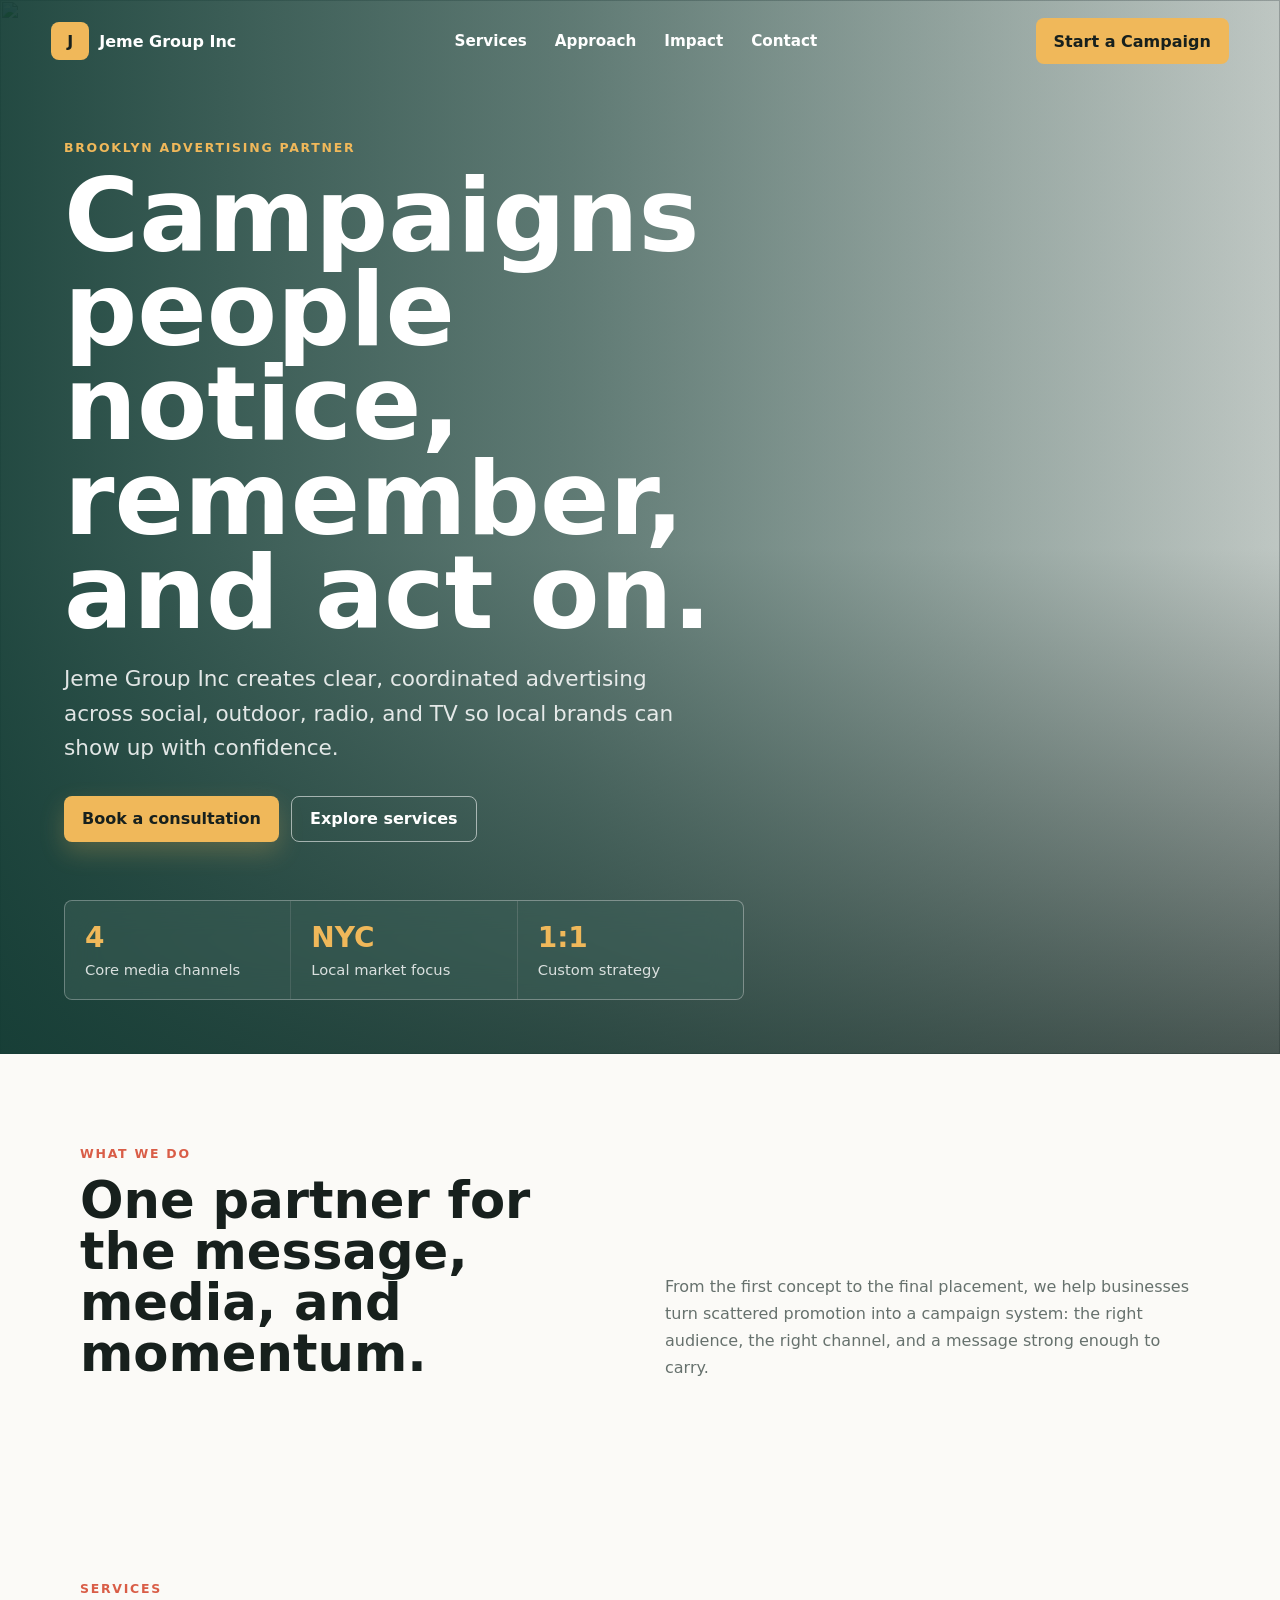
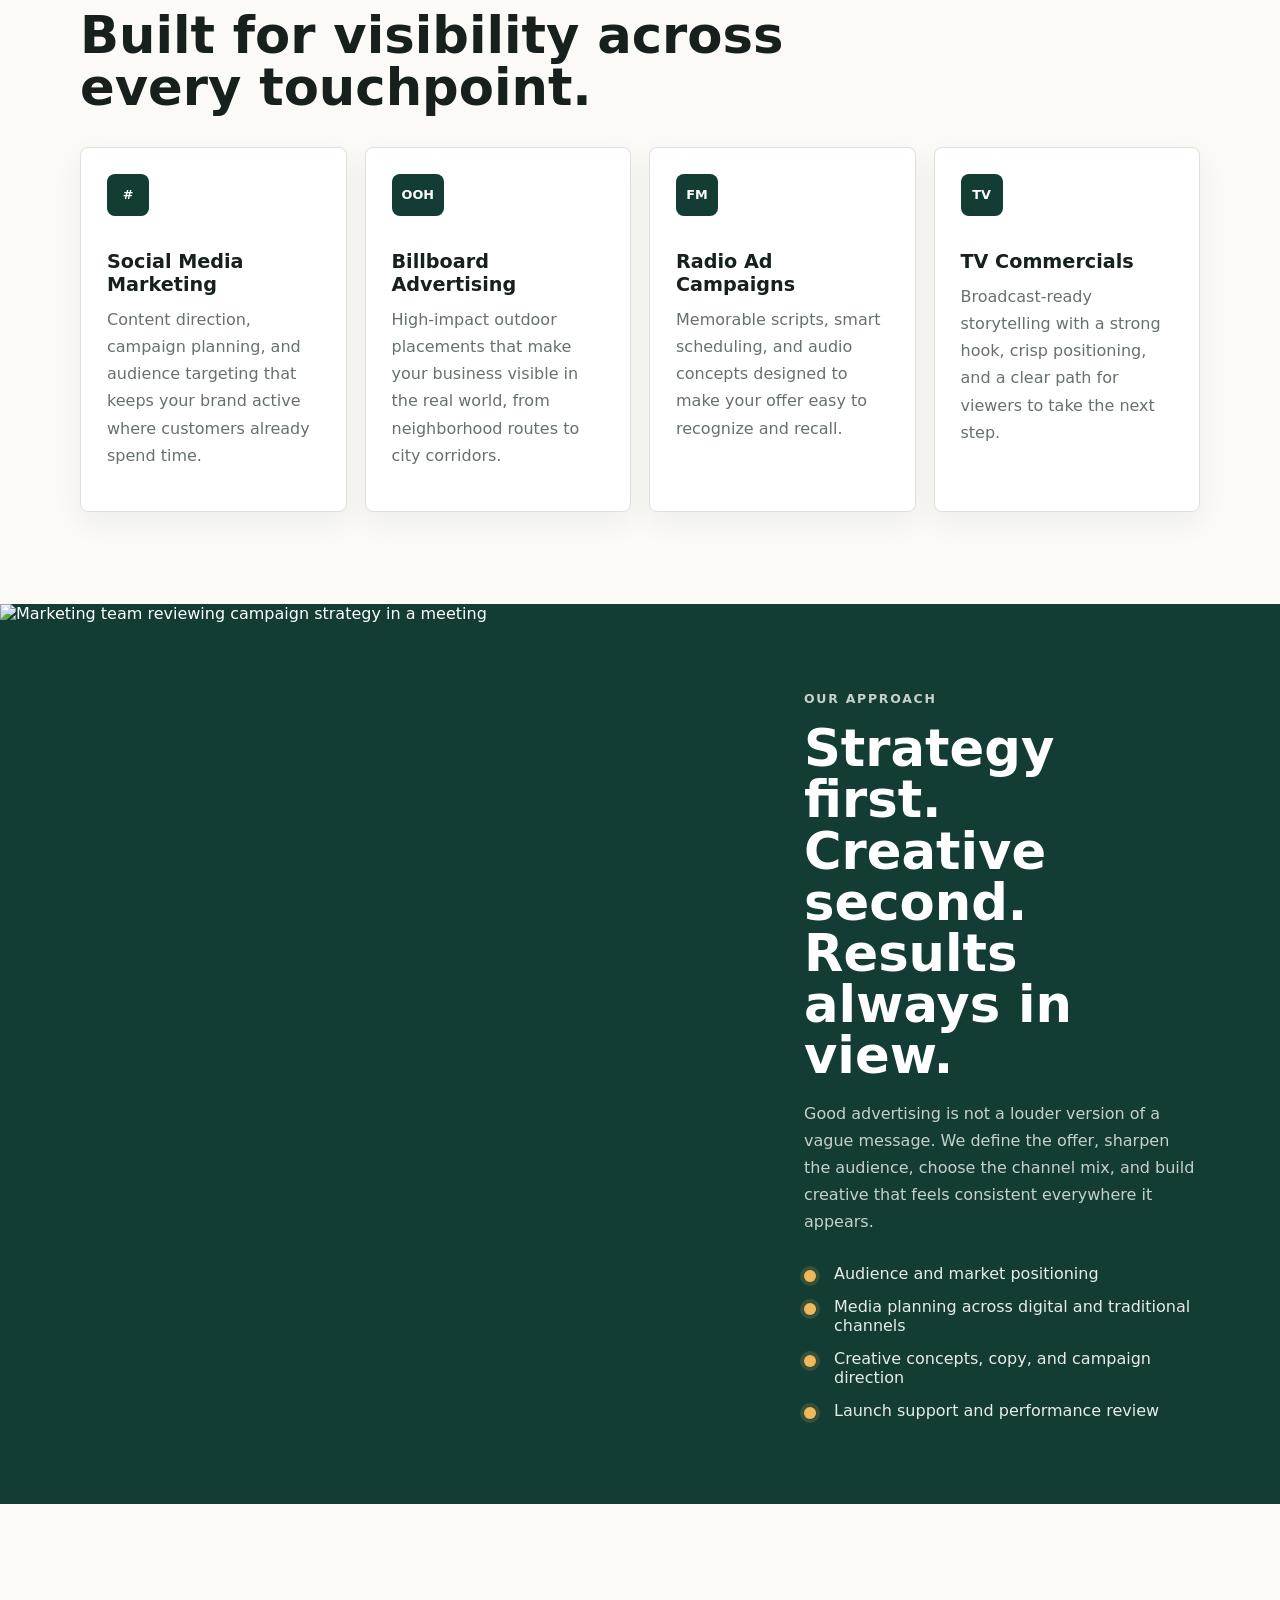
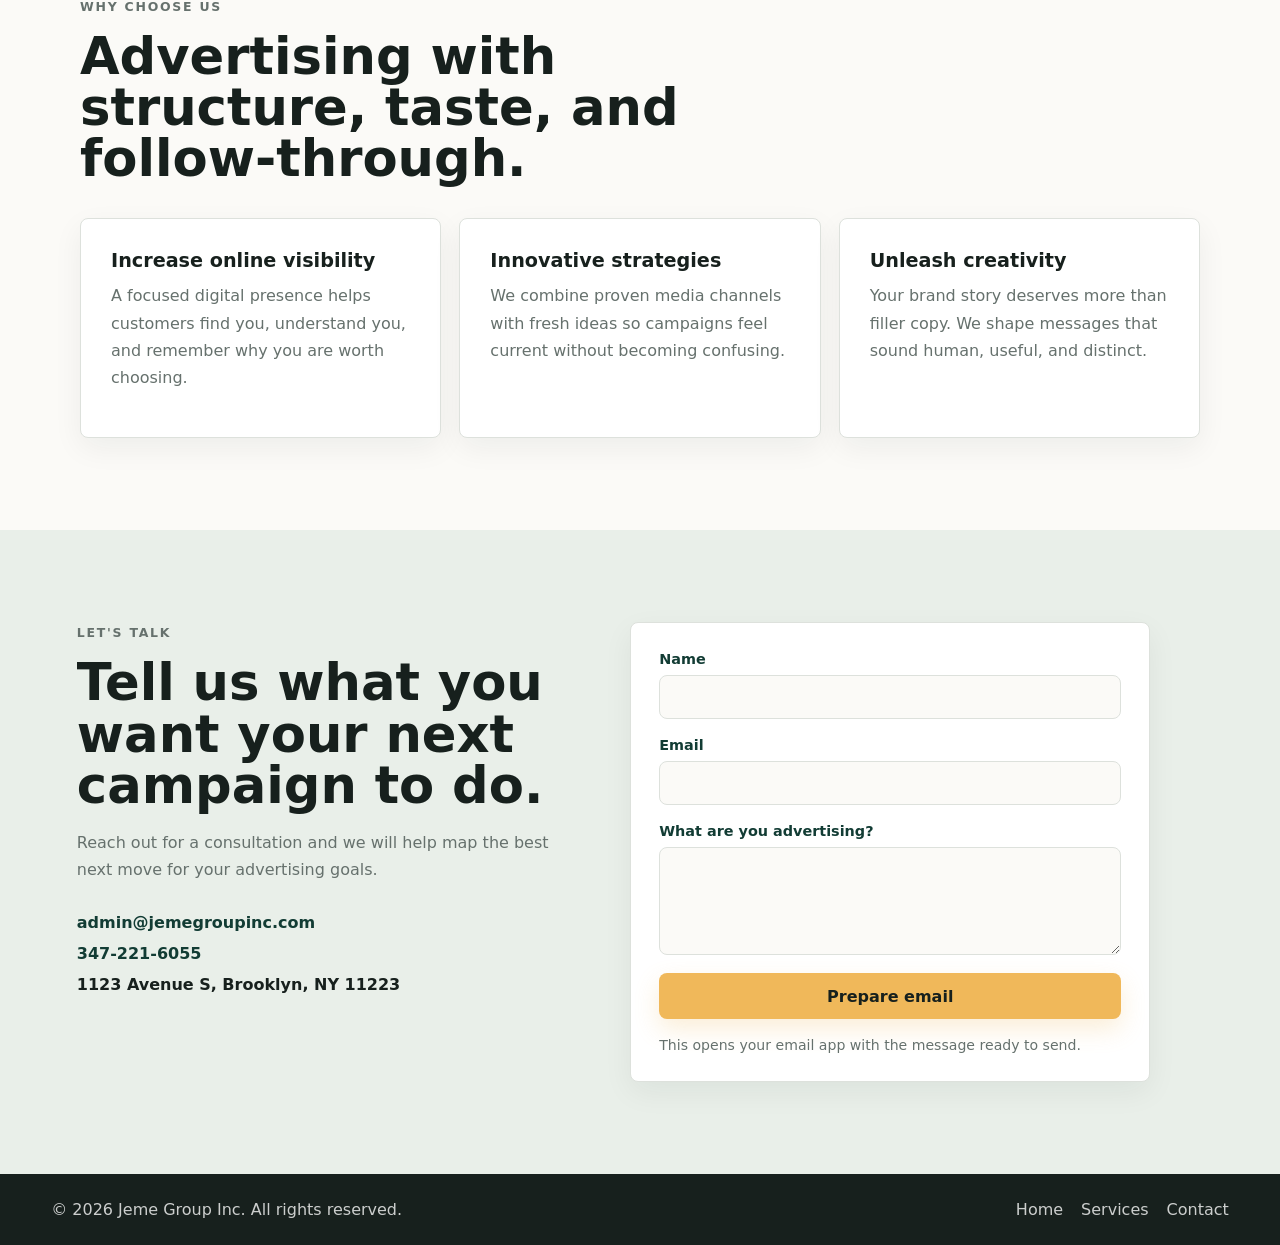
==== index.html @ e13e43c9 "Publish Jeme Group website" ====
<!doctype html>
<html lang="en">
  <head>
    <meta charset="utf-8">
    <meta name="viewport" content="width=device-width, initial-scale=1">
    <meta name="description" content="Jeme Group Inc helps brands grow with social media marketing, billboard advertising, radio campaigns, TV commercials, and strategic creative.">
    <title>Jeme Group Inc | Advertising That Gets Seen</title>
    <link rel="preconnect" href="https://images.unsplash.com">
    <link rel="stylesheet" href="styles.css">
  </head>
  <body>
    <header class="site-header" data-header>
      <a class="brand" href="#home" aria-label="Jeme Group Inc home">
        <span class="brand-mark">J</span>
        <span>Jeme Group Inc</span>
      </a>
      <button class="nav-toggle" type="button" aria-expanded="false" aria-controls="site-nav" data-nav-toggle>
        <span></span>
        <span></span>
        <span></span>
        <span class="sr-only">Menu</span>
      </button>
      <nav class="site-nav" id="site-nav" data-nav>
        <a href="#services">Services</a>
        <a href="#approach">Approach</a>
        <a href="#work">Impact</a>
        <a href="#contact">Contact</a>
      </nav>
      <a class="header-cta" href="mailto:admin@jemegroupinc.com">Start a Campaign</a>
    </header>

    <main id="home">
      <section class="hero">
        <div class="hero-media" aria-hidden="true">
          <img src="https://images.unsplash.com/photo-1557804506-669a67965ba0?auto=format&fit=crop&w=1600&q=80" alt="">
        </div>
        <div class="hero-overlay"></div>
        <div class="hero-content">
          <p class="eyebrow">Brooklyn advertising partner</p>
          <h1>Campaigns people notice, remember, and act on.</h1>
          <p class="hero-copy">Jeme Group Inc creates clear, coordinated advertising across social, outdoor, radio, and TV so local brands can show up with confidence.</p>
          <div class="hero-actions">
            <a class="button button-primary" href="#contact">Book a consultation</a>
            <a class="button button-secondary" href="#services">Explore services</a>
          </div>
        </div>
        <aside class="hero-panel" aria-label="Campaign highlights">
          <div>
            <strong>4</strong>
            <span>Core media channels</span>
          </div>
          <div>
            <strong>NYC</strong>
            <span>Local market focus</span>
          </div>
          <div>
            <strong>1:1</strong>
            <span>Custom strategy</span>
          </div>
        </aside>
      </section>

      <section class="intro section-wrap">
        <div>
          <p class="eyebrow">What we do</p>
          <h2>One partner for the message, media, and momentum.</h2>
        </div>
        <p>From the first concept to the final placement, we help businesses turn scattered promotion into a campaign system: the right audience, the right channel, and a message strong enough to carry.</p>
      </section>

      <section class="services section-wrap" id="services" aria-labelledby="services-title">
        <div class="section-heading">
          <p class="eyebrow">Services</p>
          <h2 id="services-title">Built for visibility across every touchpoint.</h2>
        </div>
        <div class="service-grid">
          <article class="service-card">
            <span class="icon">#</span>
            <h3>Social Media Marketing</h3>
            <p>Content direction, campaign planning, and audience targeting that keeps your brand active where customers already spend time.</p>
          </article>
          <article class="service-card">
            <span class="icon">OOH</span>
            <h3>Billboard Advertising</h3>
            <p>High-impact outdoor placements that make your business visible in the real world, from neighborhood routes to city corridors.</p>
          </article>
          <article class="service-card">
            <span class="icon">FM</span>
            <h3>Radio Ad Campaigns</h3>
            <p>Memorable scripts, smart scheduling, and audio concepts designed to make your offer easy to recognize and recall.</p>
          </article>
          <article class="service-card">
            <span class="icon">TV</span>
            <h3>TV Commercials</h3>
            <p>Broadcast-ready storytelling with a strong hook, crisp positioning, and a clear path for viewers to take the next step.</p>
          </article>
        </div>
      </section>

      <section class="feature-band" id="approach">
        <div class="feature-image">
          <img src="https://images.unsplash.com/photo-1542744173-8e7e53415bb0?auto=format&fit=crop&w=1200&q=80" alt="Marketing team reviewing campaign strategy in a meeting">
        </div>
        <div class="feature-copy">
          <p class="eyebrow">Our approach</p>
          <h2>Strategy first. Creative second. Results always in view.</h2>
          <p>Good advertising is not a louder version of a vague message. We define the offer, sharpen the audience, choose the channel mix, and build creative that feels consistent everywhere it appears.</p>
          <ul class="check-list">
            <li>Audience and market positioning</li>
            <li>Media planning across digital and traditional channels</li>
            <li>Creative concepts, copy, and campaign direction</li>
            <li>Launch support and performance review</li>
          </ul>
        </div>
      </section>

      <section class="impact section-wrap" id="work" aria-labelledby="impact-title">
        <div class="section-heading">
          <p class="eyebrow">Why choose us</p>
          <h2 id="impact-title">Advertising with structure, taste, and follow-through.</h2>
        </div>
        <div class="impact-grid">
          <article>
            <h3>Increase online visibility</h3>
            <p>A focused digital presence helps customers find you, understand you, and remember why you are worth choosing.</p>
          </article>
          <article>
            <h3>Innovative strategies</h3>
            <p>We combine proven media channels with fresh ideas so campaigns feel current without becoming confusing.</p>
          </article>
          <article>
            <h3>Unleash creativity</h3>
            <p>Your brand story deserves more than filler copy. We shape messages that sound human, useful, and distinct.</p>
          </article>
        </div>
      </section>

      <section class="contact-band" id="contact">
        <div class="contact-copy">
          <p class="eyebrow">Let's talk</p>
          <h2>Tell us what you want your next campaign to do.</h2>
          <p>Reach out for a consultation and we will help map the best next move for your advertising goals.</p>
          <address>
            <a href="mailto:admin@jemegroupinc.com">admin@jemegroupinc.com</a>
            <a href="tel:+13472216055">347-221-6055</a>
            <span>1123 Avenue S, Brooklyn, NY 11223</span>
          </address>
        </div>
        <form class="contact-form" data-contact-form>
          <label>
            Name
            <input name="name" type="text" autocomplete="name" required>
          </label>
          <label>
            Email
            <input name="email" type="email" autocomplete="email" required>
          </label>
          <label>
            What are you advertising?
            <textarea name="message" rows="5" required></textarea>
          </label>
          <button class="button button-primary" type="submit">Prepare email</button>
          <p class="form-note" data-form-note>This opens your email app with the message ready to send.</p>
        </form>
      </section>
    </main>

    <footer class="site-footer">
      <p>© <span data-year></span> Jeme Group Inc. All rights reserved.</p>
      <div>
        <a href="#home">Home</a>
        <a href="#services">Services</a>
        <a href="#contact">Contact</a>
      </div>
    </footer>

    <script src="script.js"></script>
  </body>
</html>
---- styles.css ----
:root {
  color-scheme: light;
  --ink: #17201d;
  --muted: #66716d;
  --paper: #fbfaf7;
  --white: #ffffff;
  --line: #dde1dc;
  --forest: #123c34;
  --leaf: #2f7d63;
  --gold: #f0b85a;
  --coral: #d95d47;
  --shadow: 0 18px 48px rgba(18, 60, 52, 0.16);
}

* {
  box-sizing: border-box;
}

html {
  scroll-behavior: smooth;
}

body {
  margin: 0;
  font-family: Inter, ui-sans-serif, system-ui, -apple-system, BlinkMacSystemFont, "Segoe UI", sans-serif;
  color: var(--ink);
  background: var(--paper);
}

img {
  display: block;
  max-width: 100%;
}

a {
  color: inherit;
  text-decoration: none;
}

.sr-only {
  position: absolute;
  width: 1px;
  height: 1px;
  padding: 0;
  margin: -1px;
  overflow: hidden;
  clip: rect(0, 0, 0, 0);
  white-space: nowrap;
  border: 0;
}

.site-header {
  position: fixed;
  z-index: 20;
  top: 0;
  left: 0;
  right: 0;
  display: grid;
  grid-template-columns: auto 1fr auto;
  align-items: center;
  gap: 24px;
  padding: 18px clamp(20px, 4vw, 56px);
  color: var(--white);
  transition: background 180ms ease, box-shadow 180ms ease, color 180ms ease;
}

.site-header.is-scrolled {
  color: var(--ink);
  background: rgba(251, 250, 247, 0.94);
  box-shadow: 0 1px 20px rgba(23, 32, 29, 0.08);
  backdrop-filter: blur(14px);
}

.brand {
  display: inline-flex;
  align-items: center;
  gap: 10px;
  font-weight: 800;
  letter-spacing: 0;
}

.brand-mark {
  display: grid;
  place-items: center;
  width: 38px;
  height: 38px;
  border-radius: 8px;
  color: var(--ink);
  background: var(--gold);
}

.site-nav {
  justify-self: center;
  display: flex;
  align-items: center;
  gap: 28px;
  font-size: 0.95rem;
  font-weight: 700;
}

.site-nav a,
.site-footer a {
  transition: color 160ms ease;
}

.site-nav a:hover,
.site-footer a:hover {
  color: var(--gold);
}

.header-cta,
.button {
  display: inline-flex;
  align-items: center;
  justify-content: center;
  min-height: 46px;
  border: 0;
  border-radius: 8px;
  padding: 0 18px;
  font: inherit;
  font-weight: 800;
  cursor: pointer;
}

.header-cta {
  color: var(--ink);
  background: var(--gold);
}

.button-primary {
  color: var(--ink);
  background: var(--gold);
  box-shadow: 0 10px 24px rgba(240, 184, 90, 0.24);
}

.button-secondary {
  color: var(--white);
  border: 1px solid rgba(255, 255, 255, 0.56);
}

.nav-toggle {
  display: none;
  justify-self: end;
  width: 44px;
  height: 44px;
  border: 1px solid currentColor;
  border-radius: 8px;
  color: inherit;
  background: transparent;
}

.nav-toggle span:not(.sr-only) {
  display: block;
  width: 18px;
  height: 2px;
  margin: 4px auto;
  background: currentColor;
}

.hero {
  position: relative;
  min-height: 92vh;
  display: grid;
  align-items: end;
  padding: 140px clamp(20px, 5vw, 72px) 54px;
  overflow: hidden;
  color: var(--white);
}

.hero-media,
.hero-overlay {
  position: absolute;
  inset: 0;
}

.hero-media img {
  width: 100%;
  height: 100%;
  object-fit: cover;
}

.hero-overlay {
  background:
    linear-gradient(90deg, rgba(18, 60, 52, 0.92), rgba(18, 60, 52, 0.64) 45%, rgba(18, 60, 52, 0.2)),
    linear-gradient(0deg, rgba(23, 32, 29, 0.72), rgba(23, 32, 29, 0.08) 48%);
}

.hero-content {
  position: relative;
  z-index: 1;
  max-width: 780px;
}

.eyebrow {
  margin: 0 0 14px;
  color: var(--coral);
  font-size: 0.78rem;
  font-weight: 900;
  letter-spacing: 0.14em;
  text-transform: uppercase;
}

.hero .eyebrow {
  color: var(--gold);
}

h1,
h2,
h3,
p {
  margin-top: 0;
}

h1 {
  max-width: 820px;
  margin-bottom: 22px;
  font-size: clamp(3rem, 8vw, 6.9rem);
  line-height: 0.92;
  letter-spacing: 0;
}

h2 {
  margin-bottom: 18px;
  font-size: clamp(2rem, 4vw, 4.1rem);
  line-height: 1;
  letter-spacing: 0;
}

h3 {
  margin-bottom: 10px;
  font-size: 1.2rem;
}

.hero-copy {
  max-width: 650px;
  color: rgba(255, 255, 255, 0.86);
  font-size: clamp(1.05rem, 2vw, 1.35rem);
  line-height: 1.6;
}

.hero-actions {
  display: flex;
  flex-wrap: wrap;
  gap: 12px;
  margin-top: 30px;
}

.hero-panel {
  position: relative;
  z-index: 1;
  display: grid;
  grid-template-columns: repeat(3, 1fr);
  gap: 1px;
  max-width: 680px;
  margin-top: 58px;
  overflow: hidden;
  border: 1px solid rgba(255, 255, 255, 0.22);
  border-radius: 8px;
  background: rgba(255, 255, 255, 0.16);
  backdrop-filter: blur(16px);
}

.hero-panel div {
  padding: 20px;
  background: rgba(18, 60, 52, 0.42);
}

.hero-panel strong {
  display: block;
  margin-bottom: 6px;
  color: var(--gold);
  font-size: 1.75rem;
}

.hero-panel span {
  color: rgba(255, 255, 255, 0.82);
  font-size: 0.92rem;
}

.section-wrap {
  width: min(1120px, calc(100% - 40px));
  margin: 0 auto;
  padding: 92px 0;
}

.intro {
  display: grid;
  grid-template-columns: 0.95fr 1fr;
  gap: clamp(28px, 6vw, 86px);
  align-items: end;
}

.intro p:last-child,
.feature-copy p,
.contact-copy p,
.impact p,
.service-card p {
  color: var(--muted);
  line-height: 1.7;
}

.section-heading {
  max-width: 760px;
  margin-bottom: 34px;
}

.service-grid,
.impact-grid {
  display: grid;
  grid-template-columns: repeat(4, 1fr);
  gap: 18px;
}

.service-card,
.impact-grid article,
.contact-form {
  border: 1px solid var(--line);
  border-radius: 8px;
  background: var(--white);
  box-shadow: 0 10px 30px rgba(23, 32, 29, 0.06);
}

.service-card {
  min-height: 280px;
  padding: 26px;
}

.icon {
  display: inline-grid;
  place-items: center;
  min-width: 42px;
  height: 42px;
  margin-bottom: 34px;
  border-radius: 8px;
  padding: 0 10px;
  color: var(--white);
  background: var(--forest);
  font-size: 0.8rem;
  font-weight: 900;
}

.feature-band {
  display: grid;
  grid-template-columns: minmax(0, 1fr) minmax(340px, 560px);
  align-items: stretch;
  background: var(--forest);
  color: var(--white);
}

.feature-image {
  min-height: 560px;
}

.feature-image img {
  width: 100%;
  height: 100%;
  object-fit: cover;
}

.feature-copy {
  align-self: center;
  padding: clamp(40px, 7vw, 84px);
}

.feature-copy p {
  color: rgba(255, 255, 255, 0.76);
}

.check-list {
  display: grid;
  gap: 14px;
  padding: 0;
  margin: 28px 0 0;
  list-style: none;
}

.check-list li {
  position: relative;
  padding-left: 30px;
  color: rgba(255, 255, 255, 0.9);
}

.check-list li::before {
  content: "";
  position: absolute;
  left: 0;
  top: 0.42em;
  width: 12px;
  height: 12px;
  border-radius: 50%;
  background: var(--gold);
  box-shadow: 0 0 0 4px rgba(240, 184, 90, 0.16);
}

.impact-grid {
  grid-template-columns: repeat(3, 1fr);
}

.impact-grid article {
  padding: 30px;
}

.contact-band {
  display: grid;
  grid-template-columns: minmax(0, 0.9fr) minmax(320px, 520px);
  gap: clamp(28px, 6vw, 80px);
  padding: 92px clamp(20px, 6vw, 80px);
  background: #e9efe9;
}

.contact-copy {
  max-width: 680px;
}

address {
  display: grid;
  gap: 12px;
  margin-top: 30px;
  font-style: normal;
  font-weight: 800;
}

address a {
  color: var(--forest);
}

.contact-form {
  display: grid;
  gap: 18px;
  padding: 28px;
}

label {
  display: grid;
  gap: 8px;
  color: var(--forest);
  font-size: 0.9rem;
  font-weight: 900;
}

input,
textarea {
  width: 100%;
  border: 1px solid var(--line);
  border-radius: 8px;
  padding: 13px 14px;
  color: var(--ink);
  background: var(--paper);
  font: inherit;
}

textarea {
  resize: vertical;
}

input:focus,
textarea:focus {
  outline: 3px solid rgba(47, 125, 99, 0.2);
  border-color: var(--leaf);
}

.form-note {
  margin: 0;
  color: var(--muted);
  font-size: 0.88rem;
}

.site-footer {
  display: flex;
  justify-content: space-between;
  gap: 20px;
  padding: 26px clamp(20px, 4vw, 56px);
  color: rgba(255, 255, 255, 0.78);
  background: var(--ink);
}

.site-footer p {
  margin: 0;
}

.site-footer div {
  display: flex;
  gap: 18px;
}

@media (max-width: 940px) {
  .site-header {
    grid-template-columns: auto auto;
  }

  .header-cta {
    display: none;
  }

  .nav-toggle {
    display: block;
  }

  .site-nav {
    position: absolute;
    top: calc(100% + 10px);
    left: 20px;
    right: 20px;
    display: none;
    justify-self: stretch;
    flex-direction: column;
    align-items: stretch;
    gap: 0;
    overflow: hidden;
    border-radius: 8px;
    color: var(--ink);
    background: var(--white);
    box-shadow: var(--shadow);
  }

  .site-nav.is-open {
    display: flex;
  }

  .site-nav a {
    padding: 16px 18px;
    border-bottom: 1px solid var(--line);
  }

  .intro,
  .feature-band,
  .contact-band {
    grid-template-columns: 1fr;
  }

  .service-grid,
  .impact-grid {
    grid-template-columns: repeat(2, 1fr);
  }

  .feature-image {
    min-height: 380px;
  }
}

@media (max-width: 640px) {
  .site-header {
    padding: 14px 16px;
  }

  .brand span:last-child {
    max-width: 120px;
  }

  .hero {
    min-height: 94vh;
    padding: 112px 20px 34px;
  }

  h1 {
    font-size: 3.05rem;
  }

  .hero-panel,
  .service-grid,
  .impact-grid {
    grid-template-columns: 1fr;
  }

  .section-wrap {
    width: min(100% - 32px, 1120px);
    padding: 70px 0;
  }

  .service-card {
    min-height: auto;
  }

  .contact-band {
    padding: 70px 16px;
  }

  .site-footer {
    flex-direction: column;
  }
}
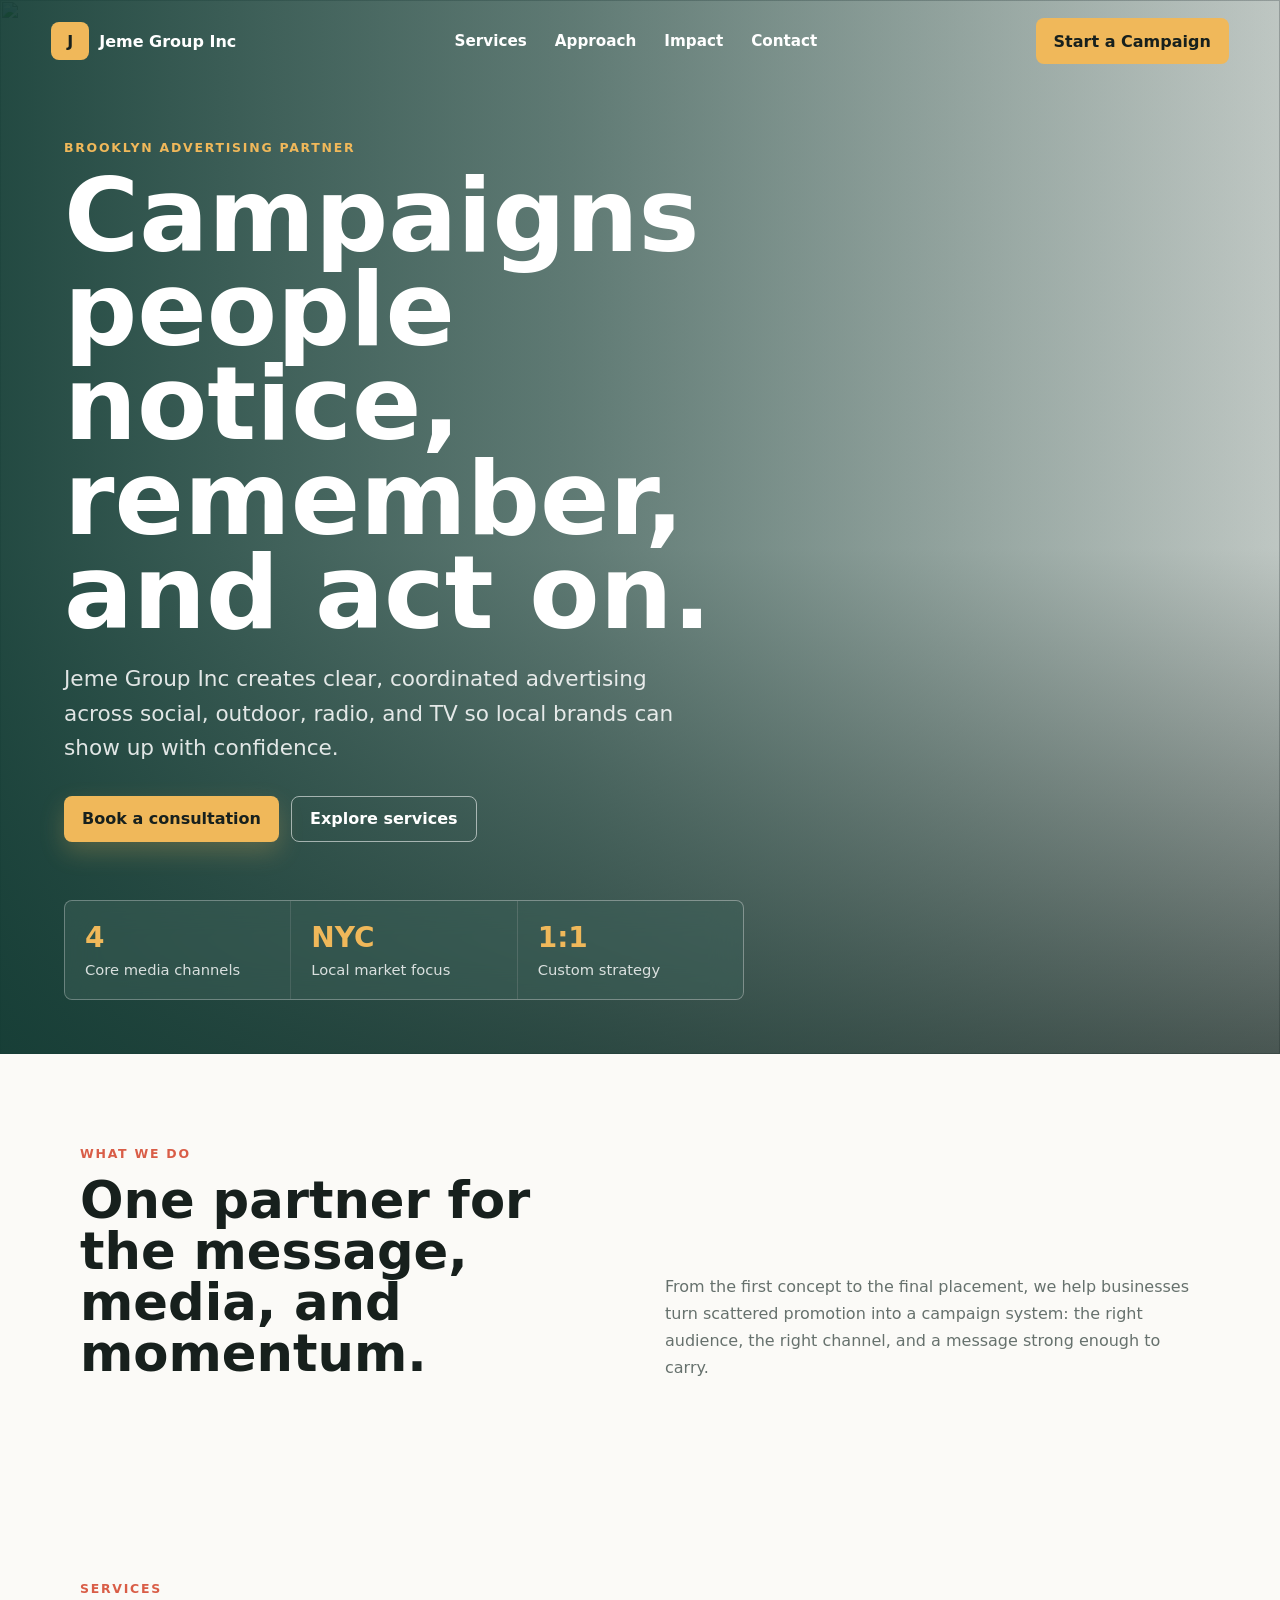
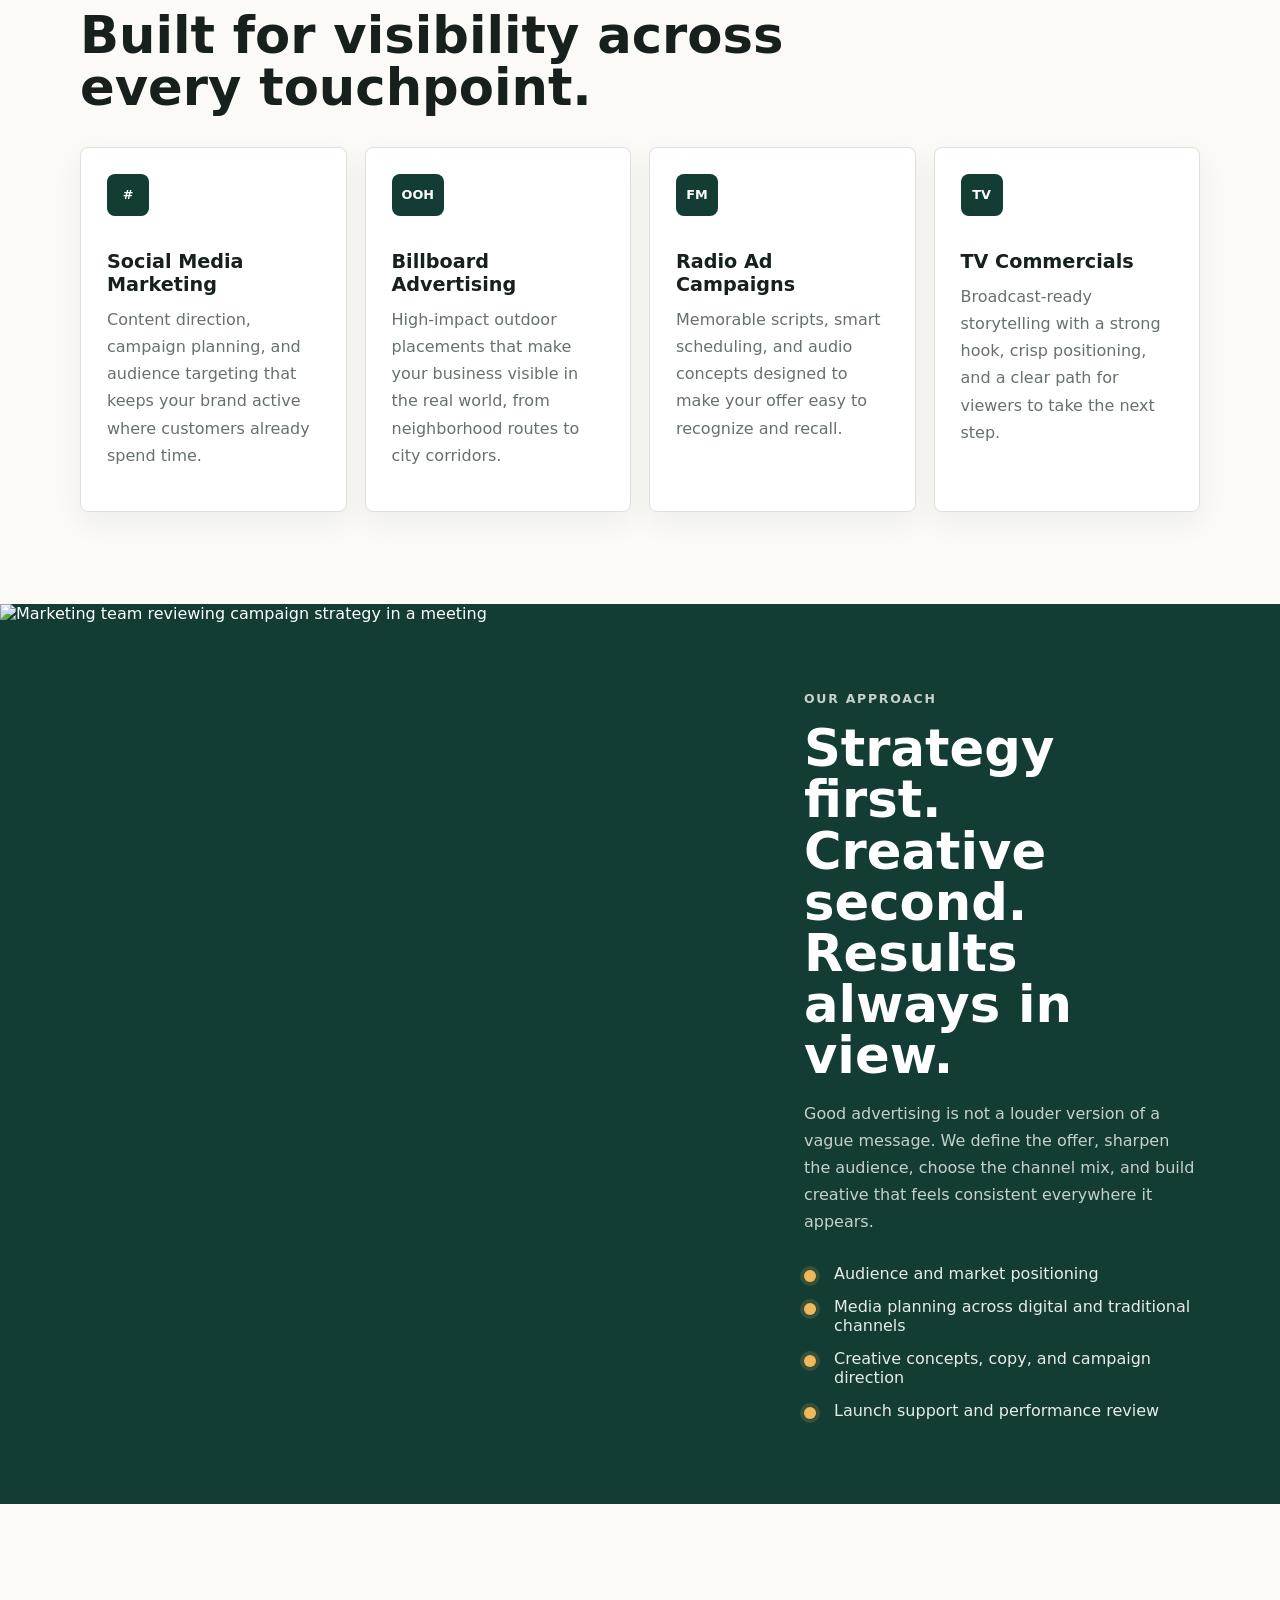
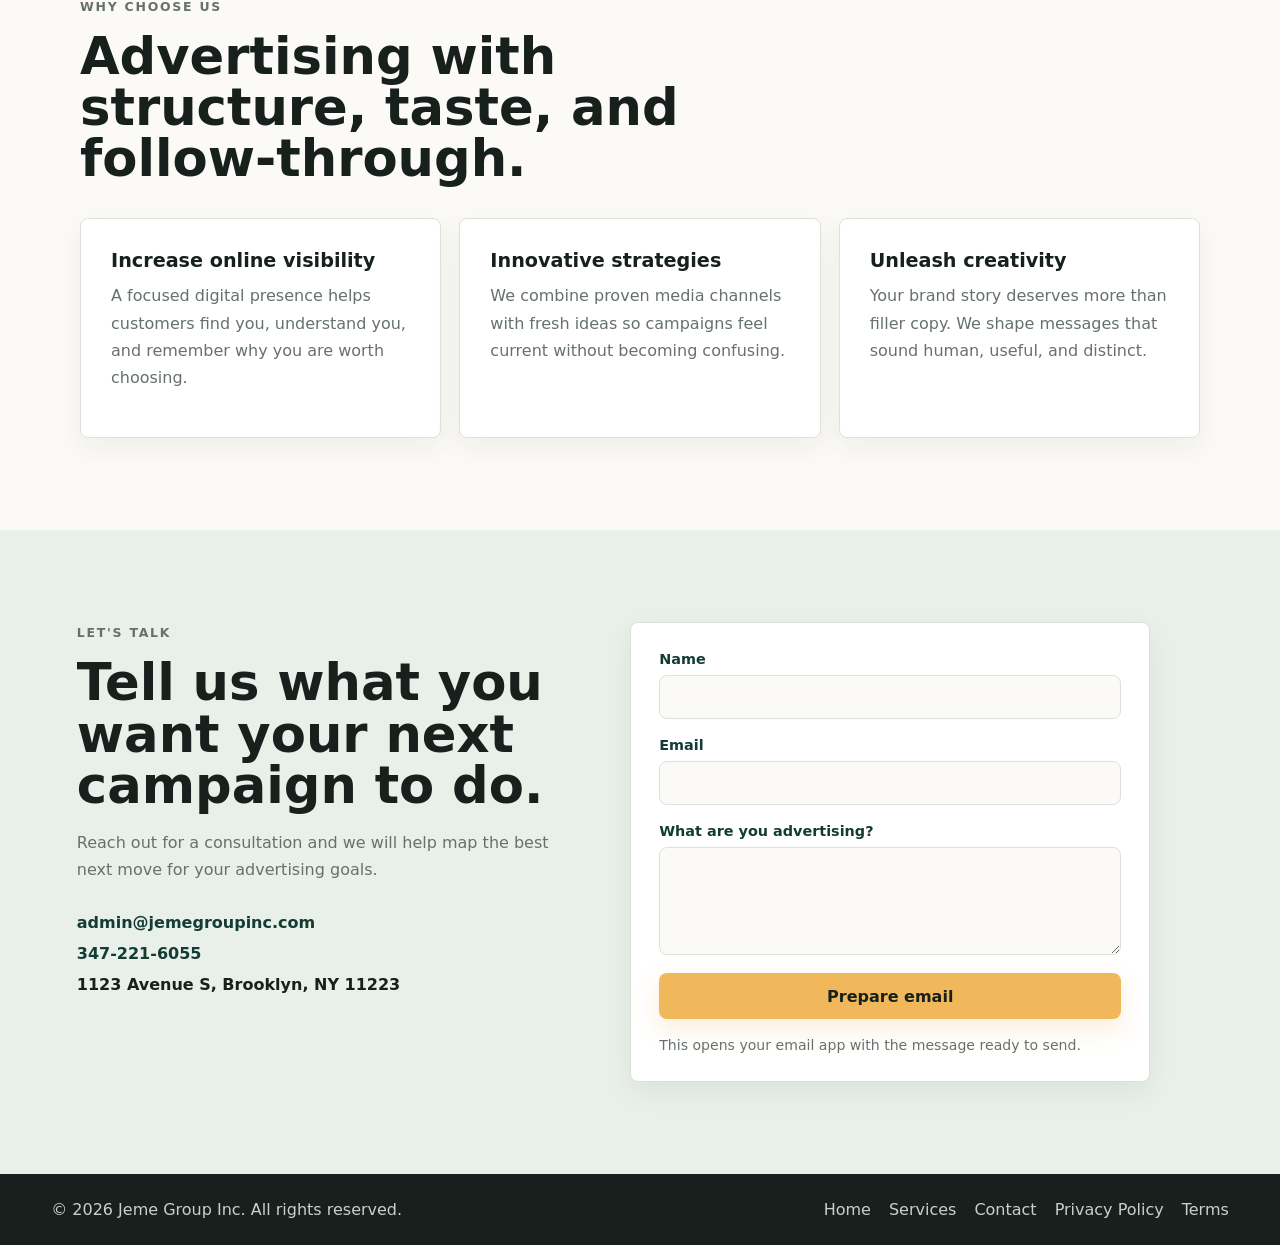
==== commit f637c99d: "Add legal pages" ====
--- a/index.html
+++ b/index.html
@@ -166,11 +166,13 @@
     </main>
 
     <footer class="site-footer">
-      <p>© <span data-year></span> Jeme Group Inc. All rights reserved.</p>
+      <p>&copy; <span data-year></span> Jeme Group Inc. All rights reserved.</p>
       <div>
         <a href="#home">Home</a>
         <a href="#services">Services</a>
         <a href="#contact">Contact</a>
+        <a href="privacy.html">Privacy Policy</a>
+        <a href="terms.html">Terms</a>
       </div>
     </footer>
 
--- a/styles.css
+++ b/styles.css
@@ -71,6 +71,13 @@
   backdrop-filter: blur(14px);
 }
 
+.site-header.legal-header {
+  color: var(--ink);
+  background: rgba(251, 250, 247, 0.96);
+  box-shadow: 0 1px 20px rgba(23, 32, 29, 0.08);
+  backdrop-filter: blur(14px);
+}
+
 .brand {
   display: inline-flex;
   align-items: center;
@@ -465,6 +472,49 @@
   font-size: 0.88rem;
 }
 
+.legal-main {
+  width: min(920px, calc(100% - 40px));
+  margin: 0 auto;
+  padding: 150px 0 90px;
+}
+
+.legal-main h1 {
+  max-width: 760px;
+  margin-bottom: 18px;
+  font-size: clamp(2.6rem, 7vw, 5rem);
+  line-height: 0.98;
+}
+
+.legal-updated {
+  margin-bottom: 44px;
+  color: var(--muted);
+  font-weight: 700;
+}
+
+.legal-section {
+  padding: 30px 0;
+  border-top: 1px solid var(--line);
+}
+
+.legal-section h2 {
+  margin-bottom: 14px;
+  font-size: clamp(1.45rem, 3vw, 2.2rem);
+  line-height: 1.1;
+}
+
+.legal-section p,
+.legal-section li {
+  color: var(--muted);
+  line-height: 1.75;
+}
+
+.legal-section ul {
+  display: grid;
+  gap: 10px;
+  padding-left: 22px;
+  margin: 0;
+}
+
 .site-footer {
   display: flex;
   justify-content: space-between;
@@ -480,6 +530,7 @@
 
 .site-footer div {
   display: flex;
+  flex-wrap: wrap;
   gap: 18px;
 }
 
@@ -575,6 +626,11 @@
     padding: 70px 16px;
   }
 
+  .legal-main {
+    width: min(100% - 32px, 920px);
+    padding: 126px 0 70px;
+  }
+
   .site-footer {
     flex-direction: column;
   }
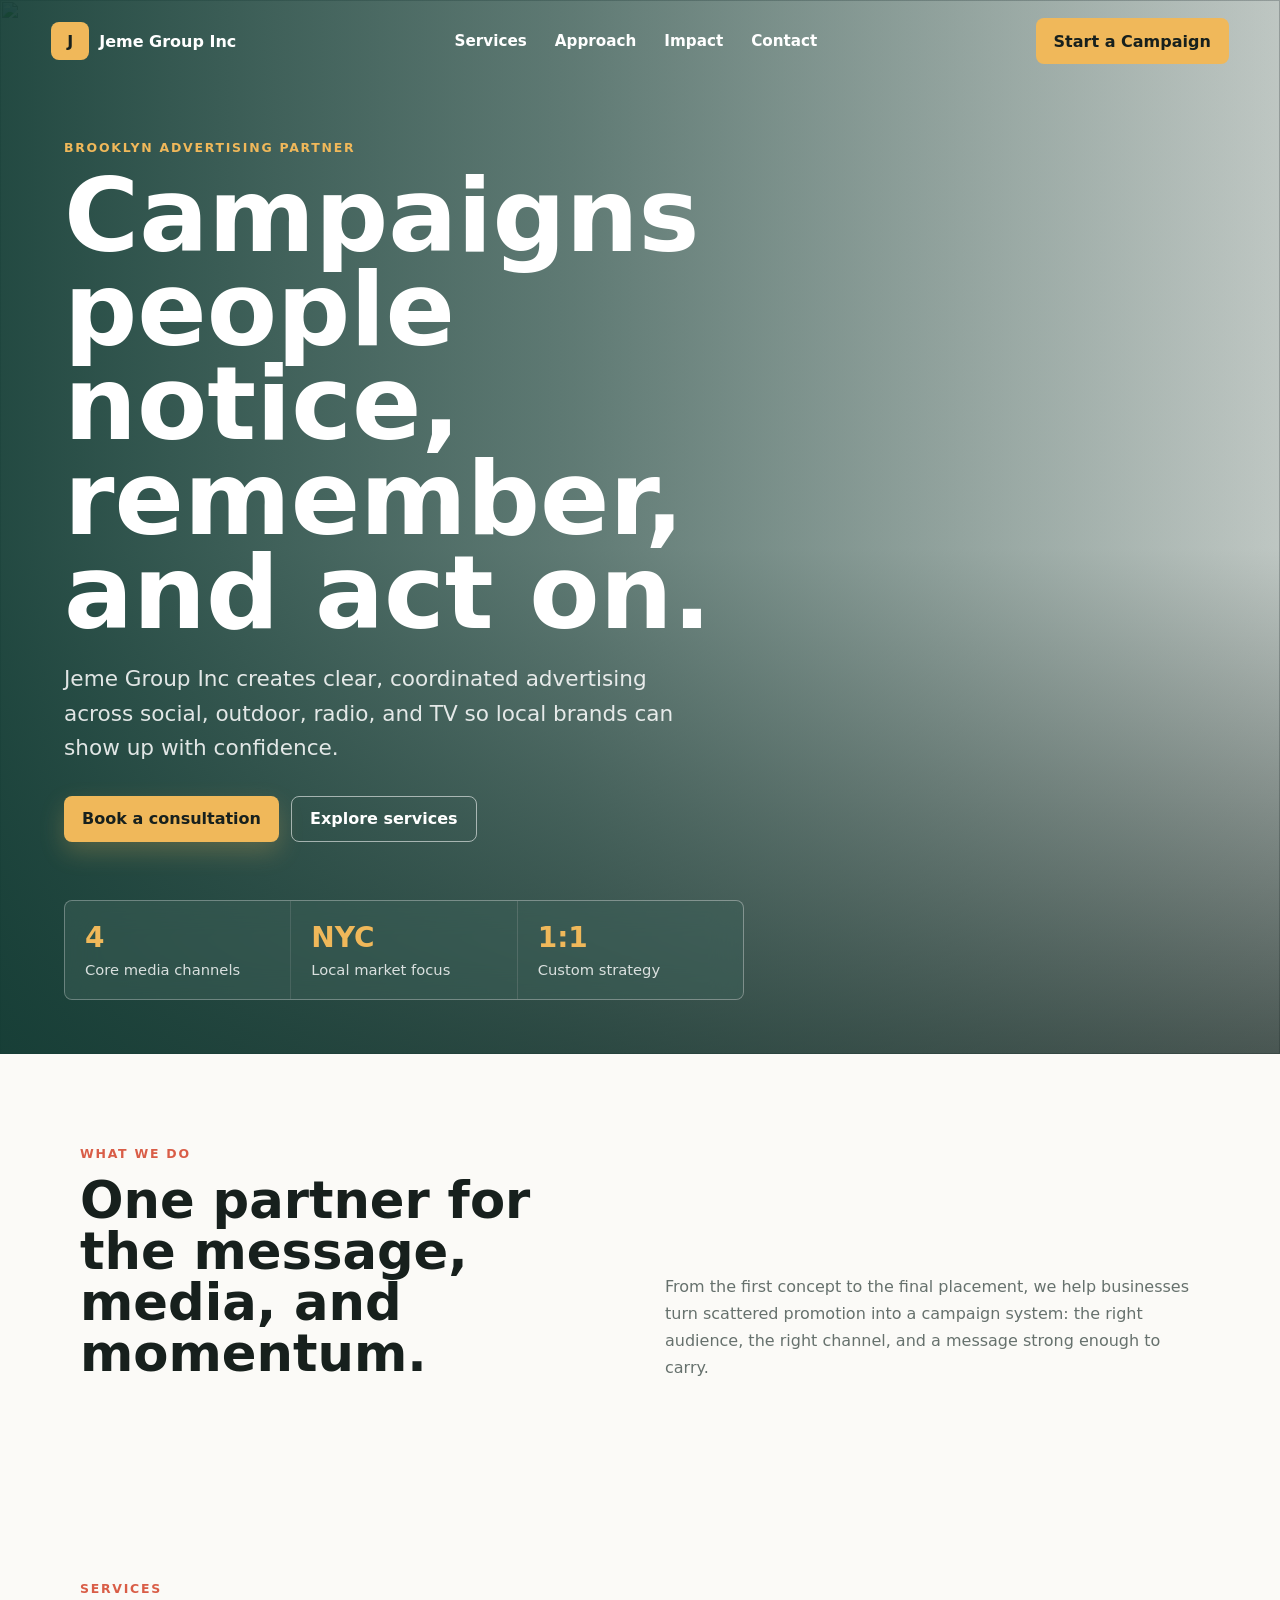
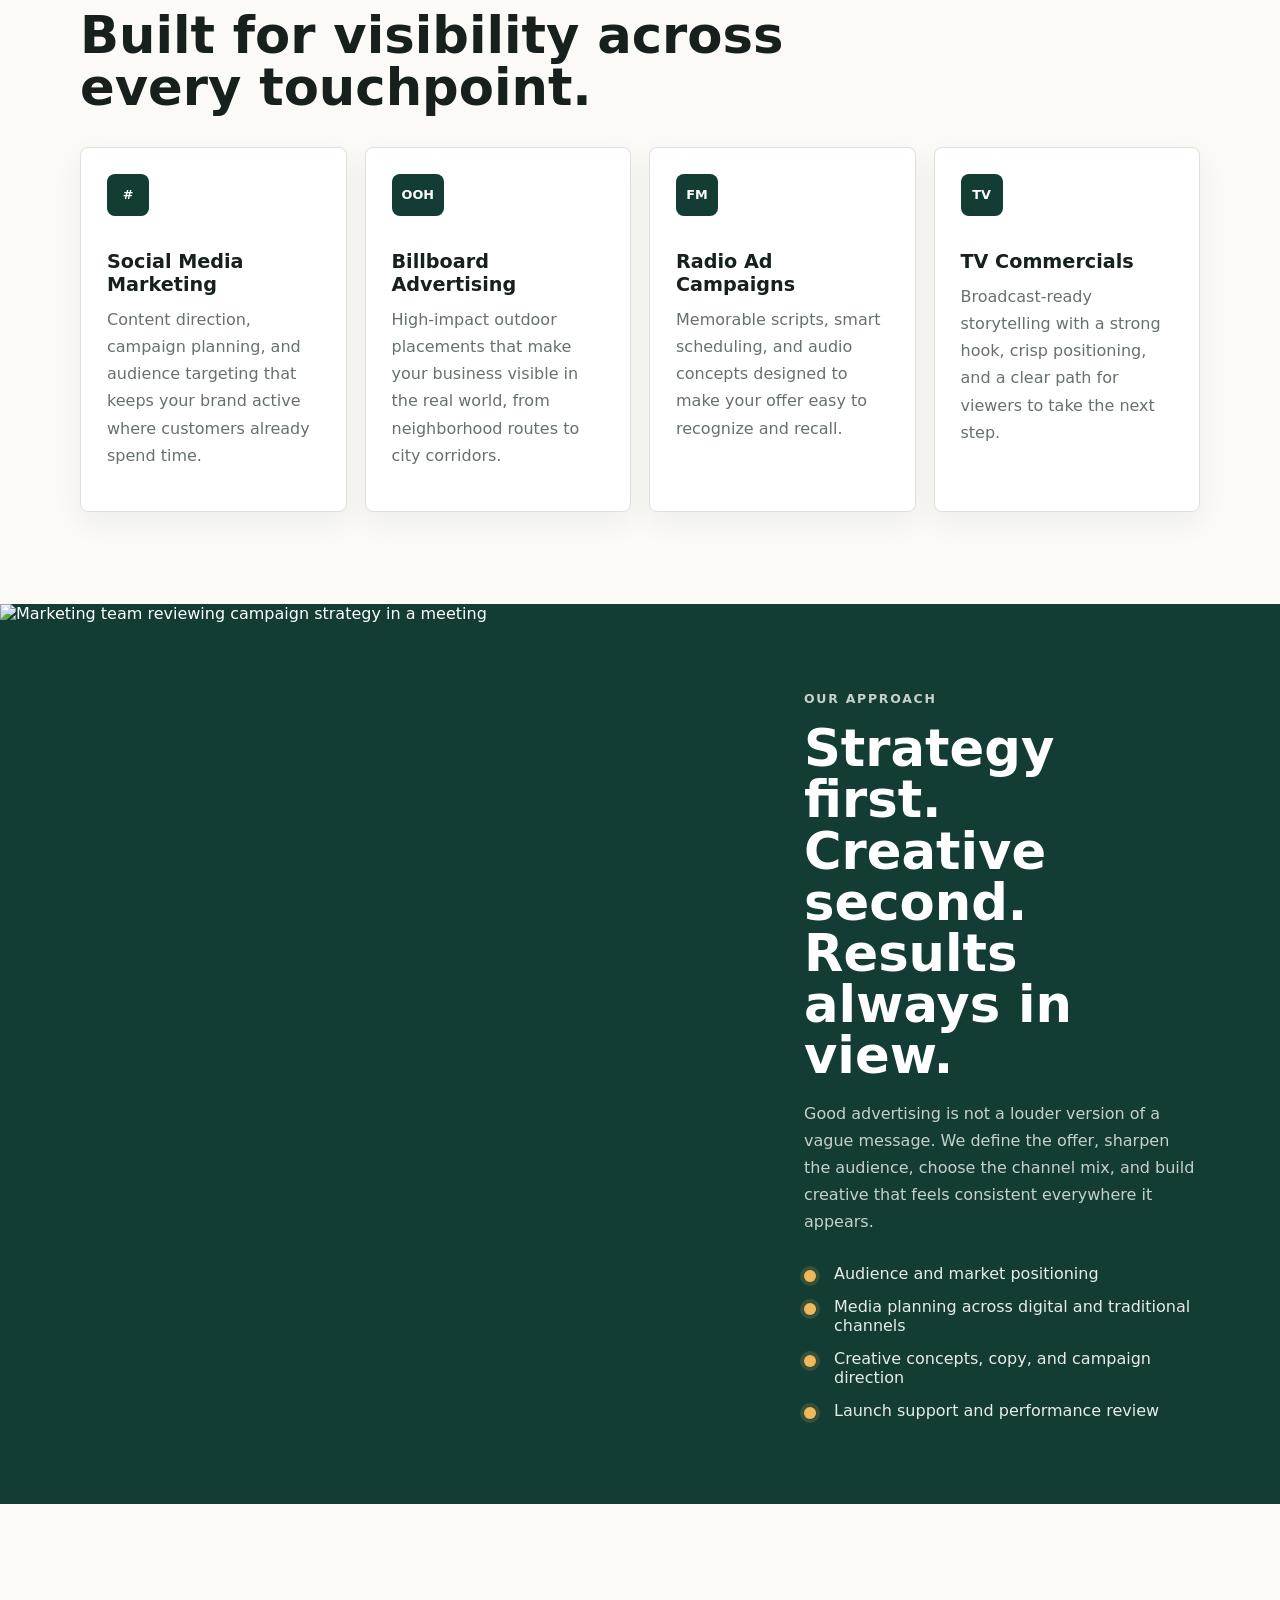
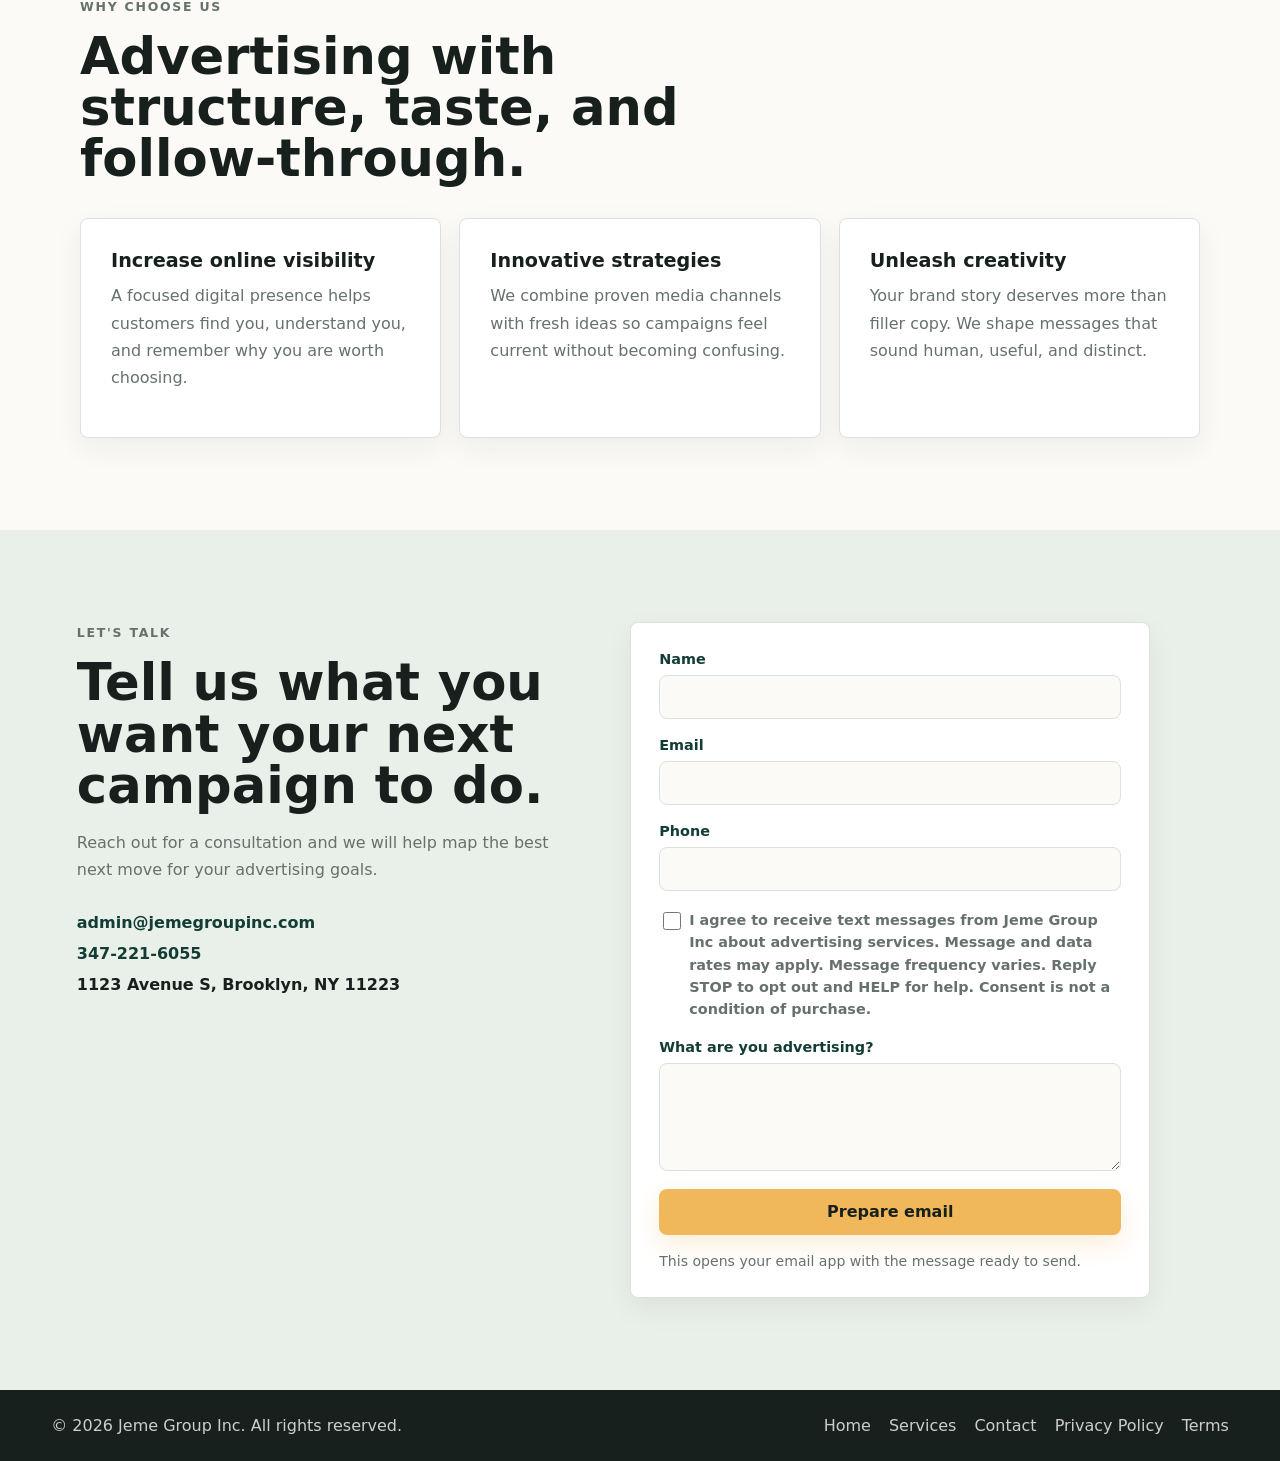
==== commit 6381ee84: "Add SMS opt-in language" ====
--- a/index.html
+++ b/index.html
@@ -156,6 +156,14 @@
             <input name="email" type="email" autocomplete="email" required>
           </label>
           <label>
+            Phone
+            <input name="phone" type="tel" autocomplete="tel">
+          </label>
+          <label class="checkbox-label">
+            <input name="smsConsent" type="checkbox" value="yes">
+            <span>I agree to receive text messages from Jeme Group Inc about advertising services. Message and data rates may apply. Message frequency varies. Reply STOP to opt out and HELP for help. Consent is not a condition of purchase.</span>
+          </label>
+          <label>
             What are you advertising?
             <textarea name="message" rows="5" required></textarea>
           </label>
--- a/styles.css
+++ b/styles.css
@@ -443,6 +443,22 @@
   color: var(--forest);
   font-size: 0.9rem;
   font-weight: 900;
+}
+
+.checkbox-label {
+  grid-template-columns: 18px 1fr;
+  align-items: start;
+  gap: 12px;
+  color: var(--muted);
+  font-weight: 700;
+  line-height: 1.55;
+}
+
+.checkbox-label input {
+  width: 18px;
+  height: 18px;
+  margin-top: 3px;
+  accent-color: var(--forest);
 }
 
 input,
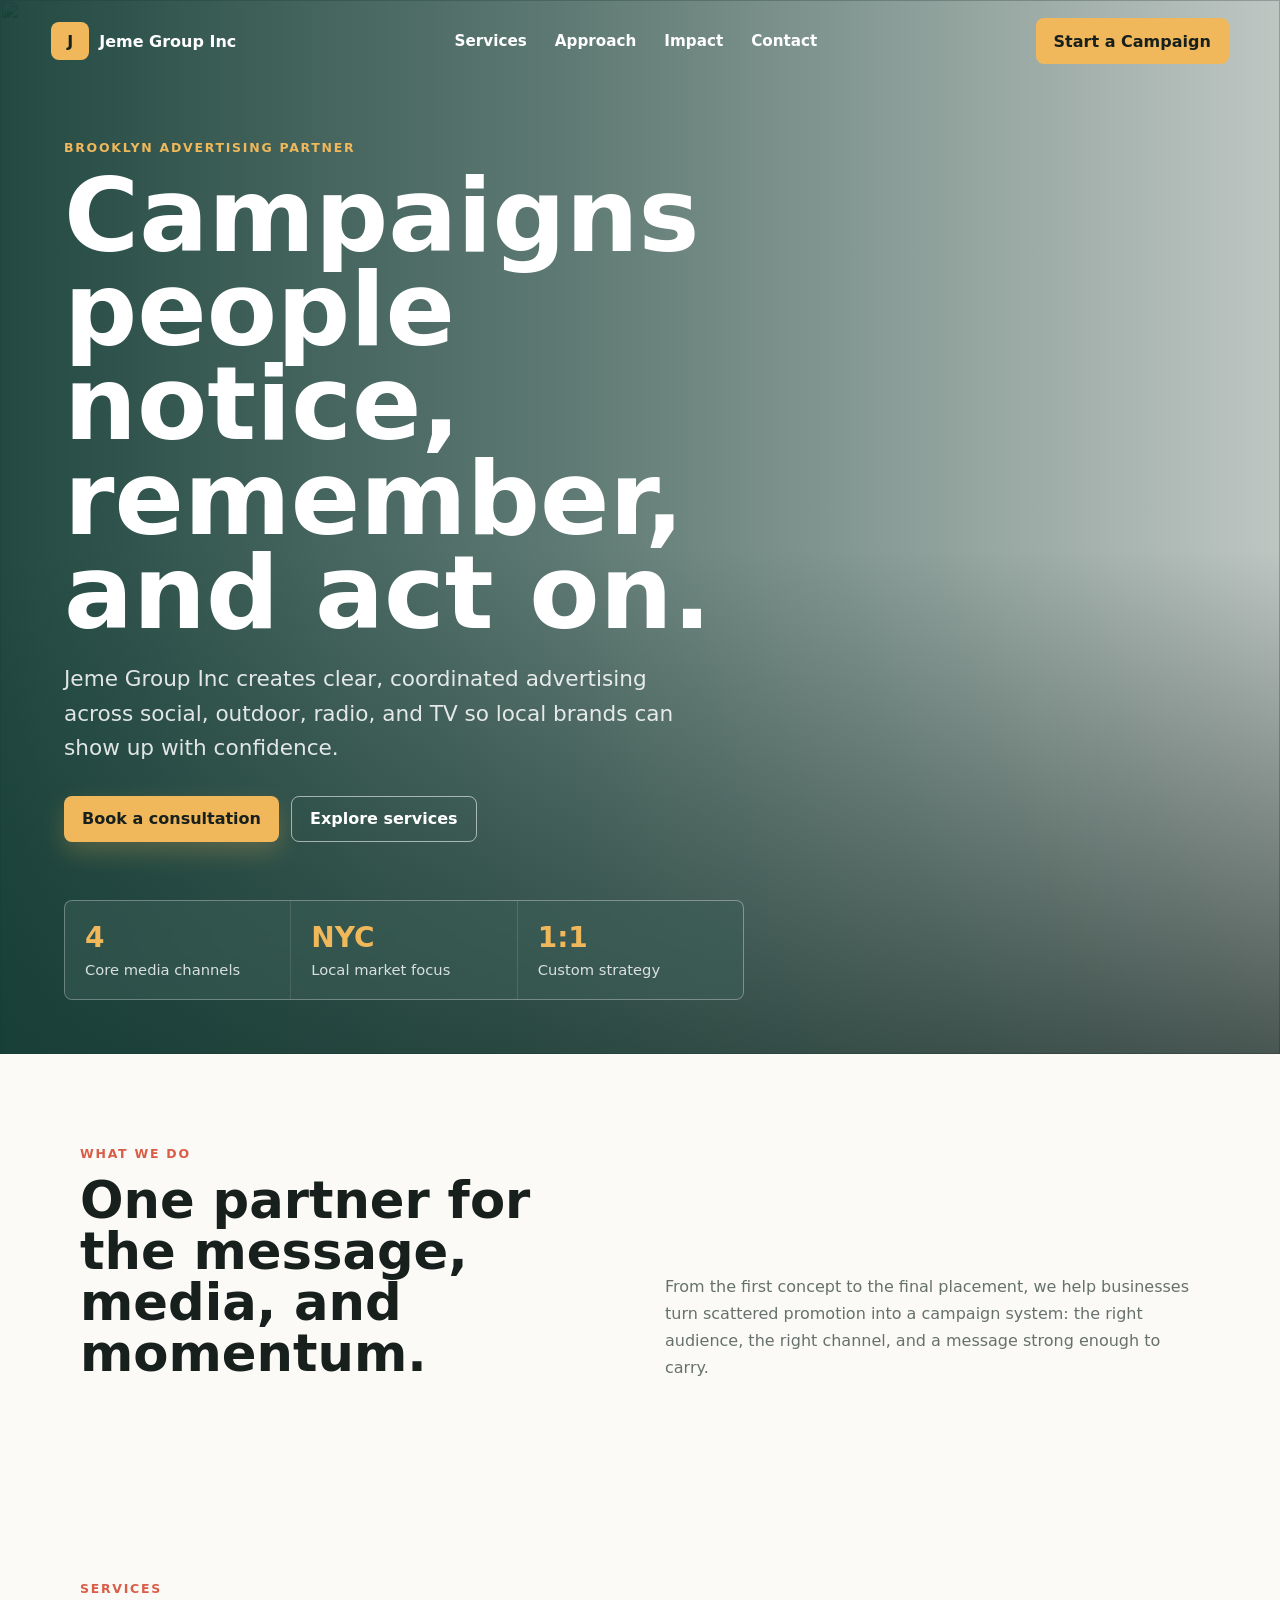
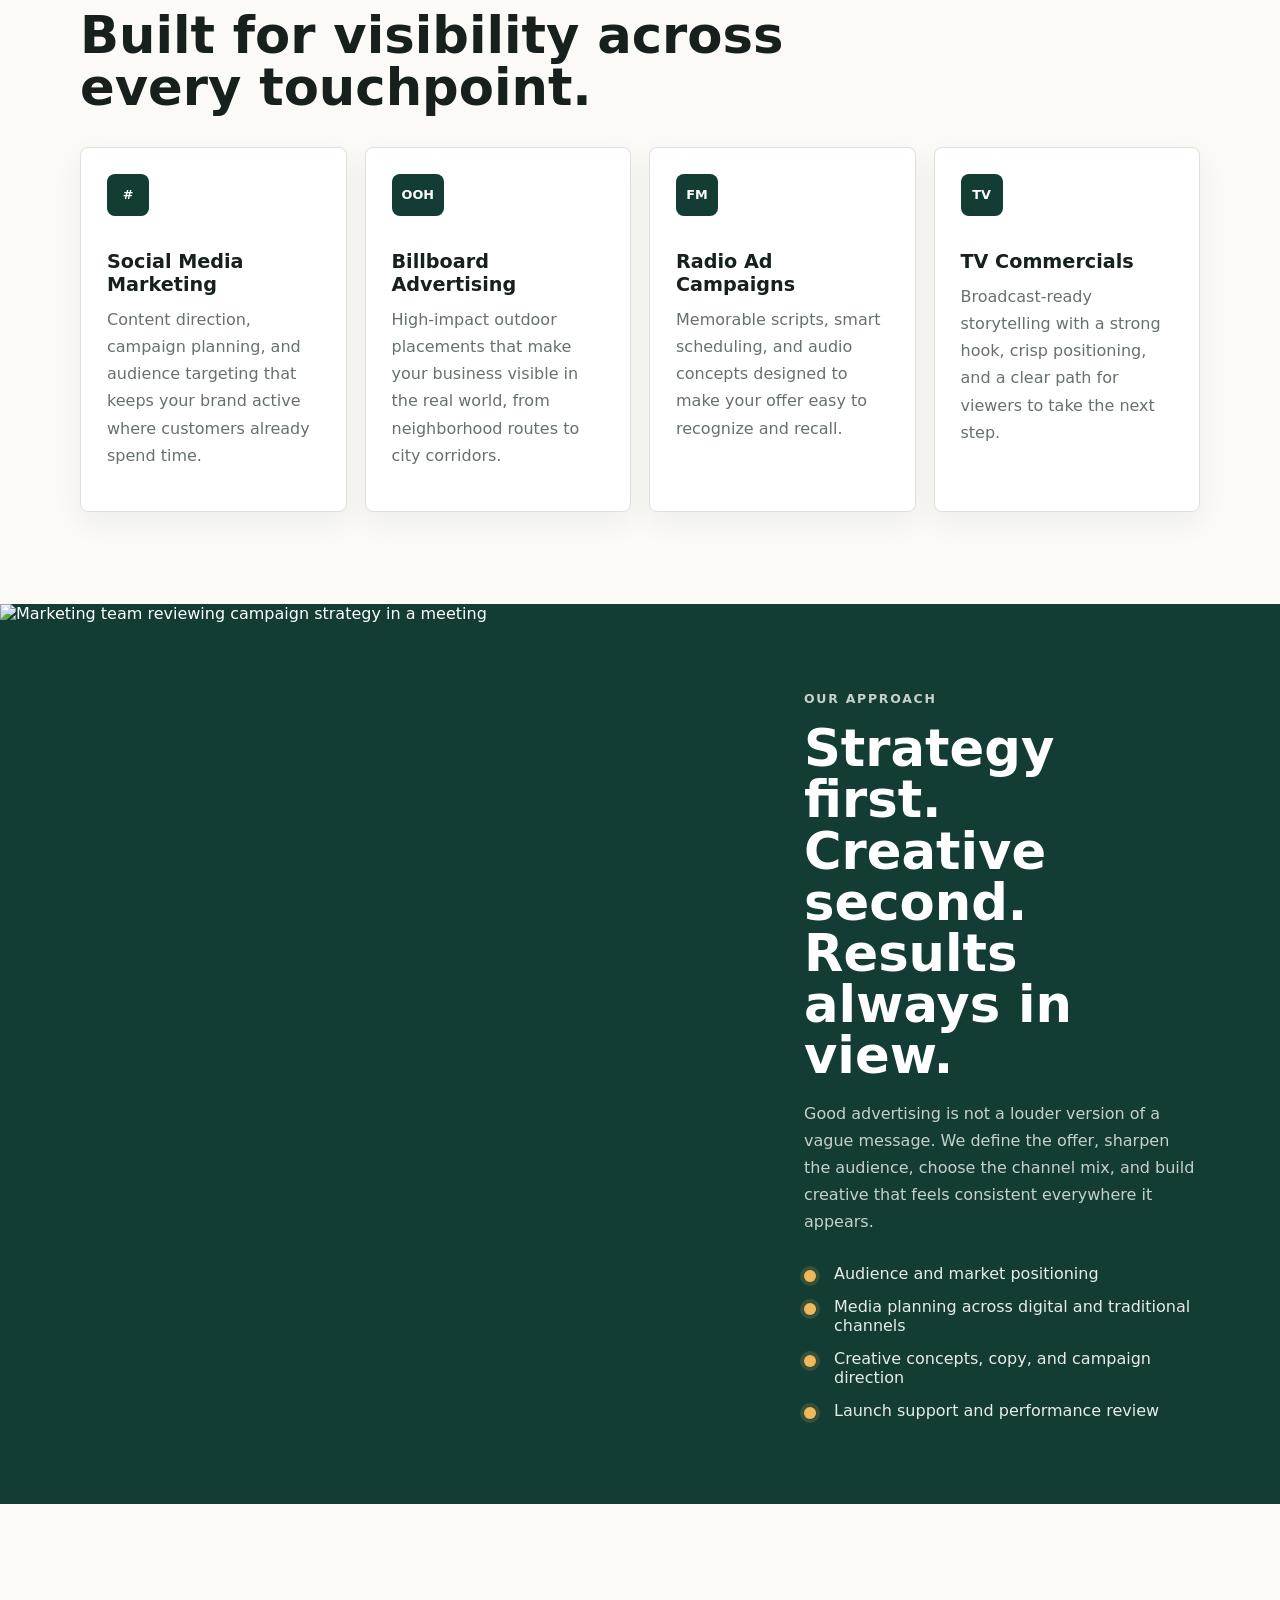
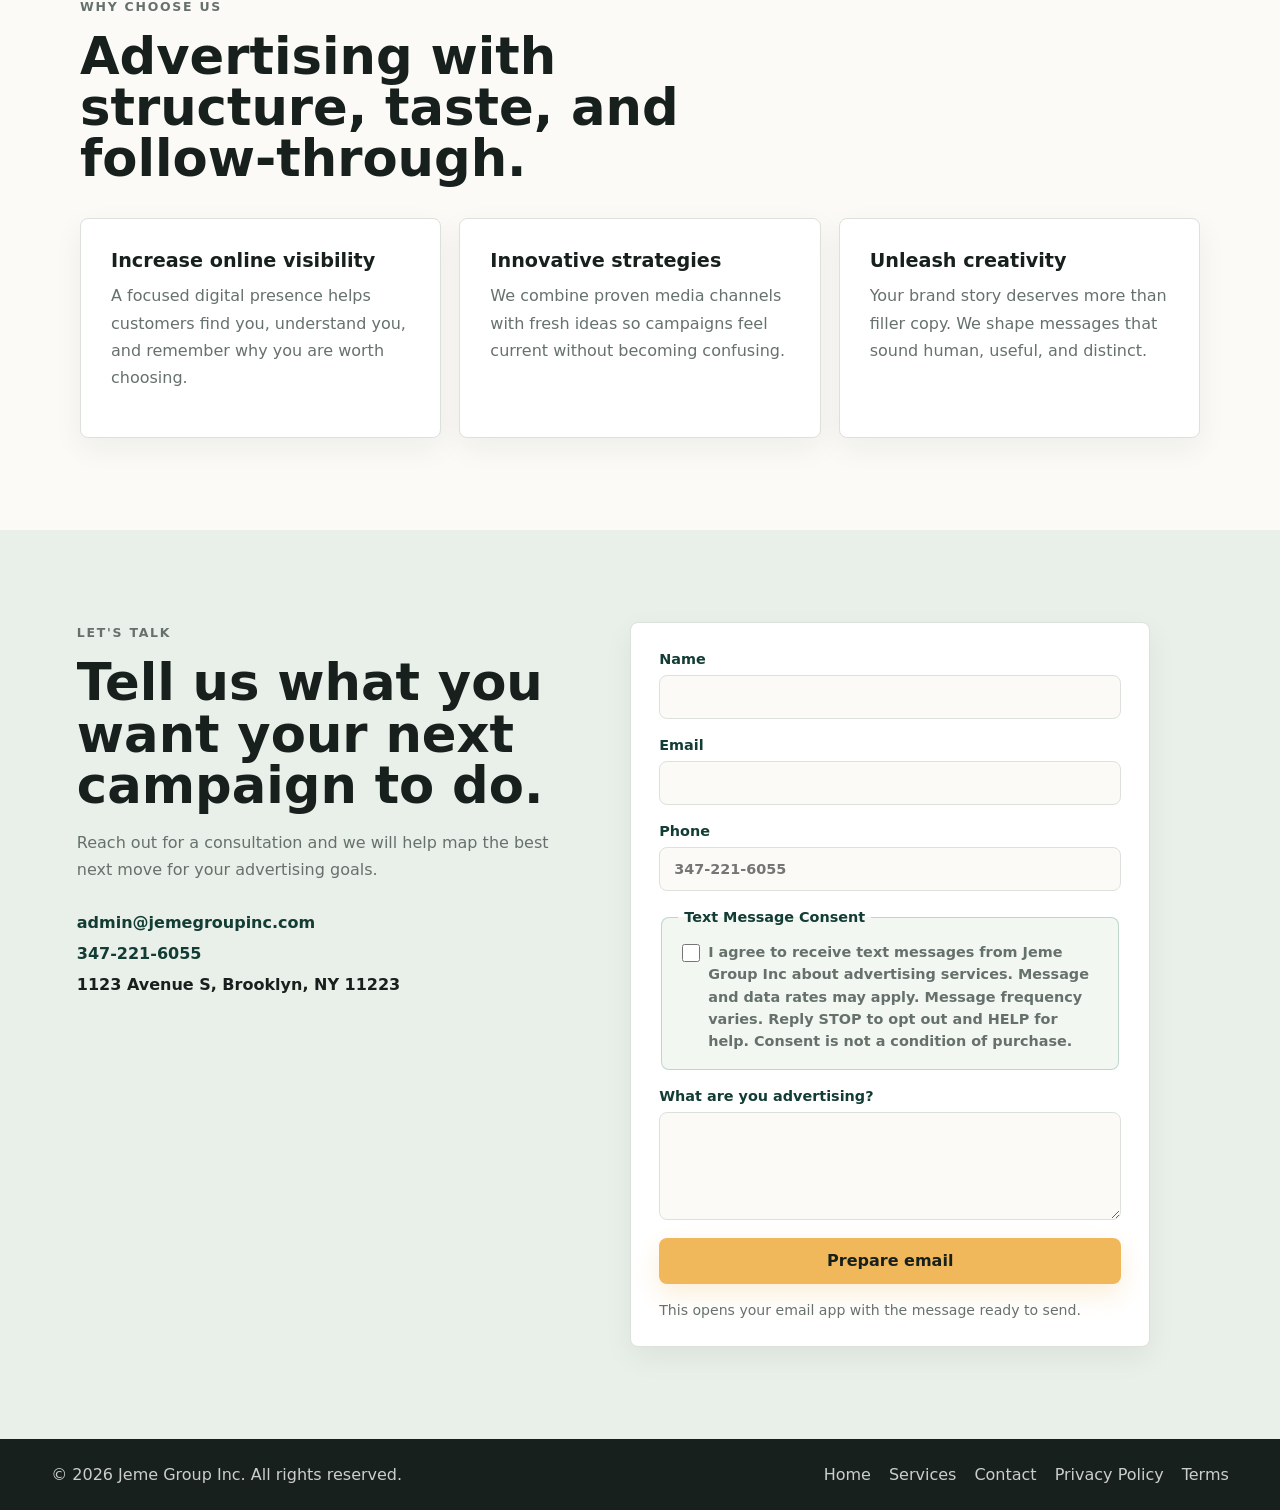
==== commit fba42958: "Make SMS opt-in visible" ====
--- a/index.html
+++ b/index.html
@@ -157,12 +157,15 @@
           </label>
           <label>
             Phone
-            <input name="phone" type="tel" autocomplete="tel">
+            <input name="phone" type="tel" autocomplete="tel" placeholder="347-221-6055">
           </label>
-          <label class="checkbox-label">
-            <input name="smsConsent" type="checkbox" value="yes">
-            <span>I agree to receive text messages from Jeme Group Inc about advertising services. Message and data rates may apply. Message frequency varies. Reply STOP to opt out and HELP for help. Consent is not a condition of purchase.</span>
-          </label>
+          <fieldset class="sms-consent">
+            <legend>Text Message Consent</legend>
+            <label class="checkbox-label">
+              <input name="smsConsent" type="checkbox" value="yes">
+              <span>I agree to receive text messages from Jeme Group Inc about advertising services. Message and data rates may apply. Message frequency varies. Reply STOP to opt out and HELP for help. Consent is not a condition of purchase.</span>
+            </label>
+          </fieldset>
           <label>
             What are you advertising?
             <textarea name="message" rows="5" required></textarea>
--- a/styles.css
+++ b/styles.css
@@ -459,6 +459,20 @@
   height: 18px;
   margin-top: 3px;
   accent-color: var(--forest);
+}
+
+.sms-consent {
+  border: 1px solid rgba(47, 125, 99, 0.28);
+  border-radius: 8px;
+  padding: 16px;
+  background: #f3f7f2;
+}
+
+.sms-consent legend {
+  padding: 0 6px;
+  color: var(--forest);
+  font-size: 0.9rem;
+  font-weight: 900;
 }
 
 input,
